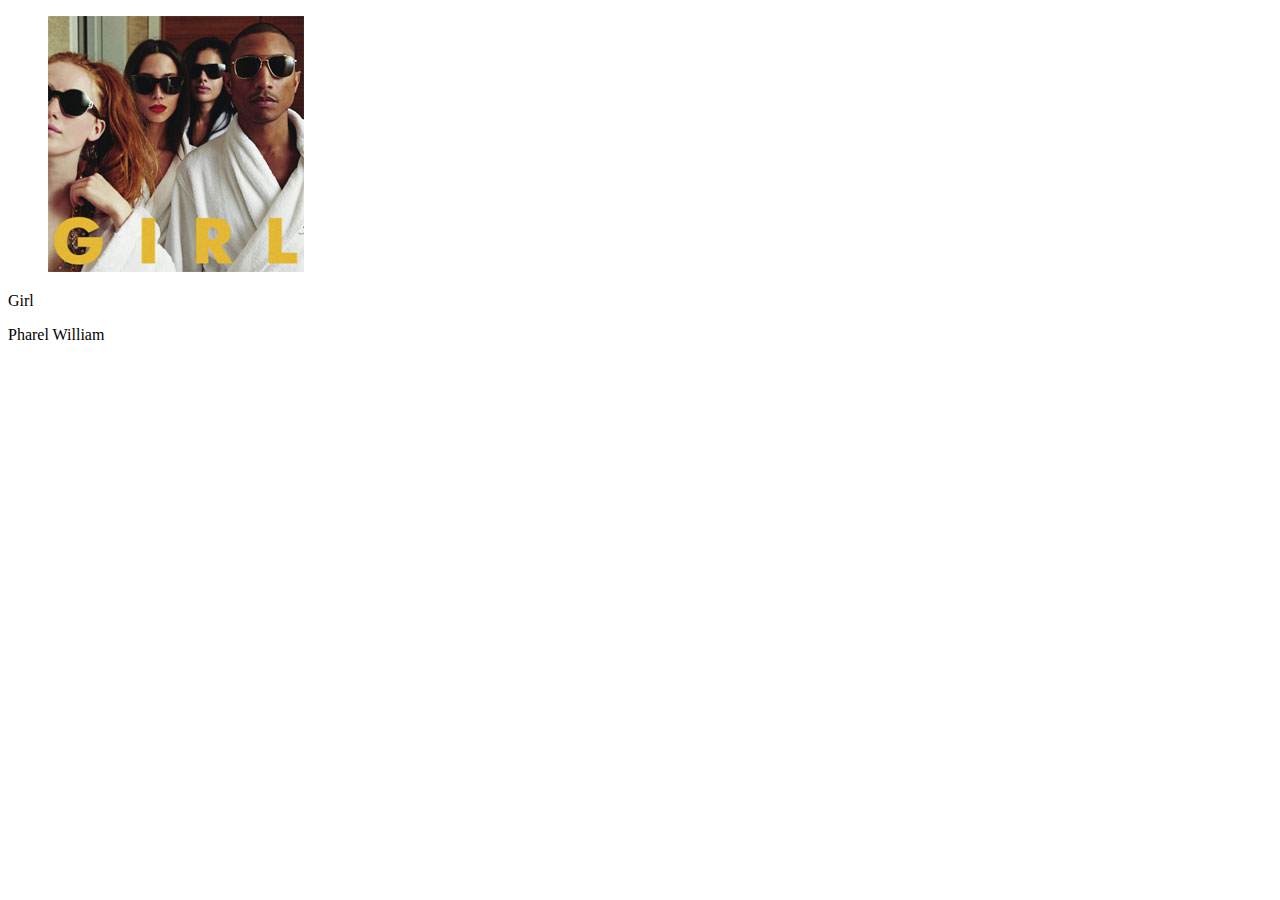
==== sfotipy/index.html @ ce75e4bd "creando sfotipy" ====
<!DOCTYPE html>
<html lang="es">
	<head>
		<meta charset="UTF-8">
		<title>Document</title>
		<link rel="stylesheet" href="css/estilos.css">
	</head>
	<body>
		<header class="header"></header>
		<section class="container">
			<article class="song">
				<figure class="image">
					<img src="img/songs/test.jpg" alt="">
				</figure>
				<p class="name">Girl</p>
				<p class="author">Pharel William</p>
			</article>
		</section>
	</body>
</html>
---- sfotipy/css/estilos.css ----
h1 {
  color: #008000;
}
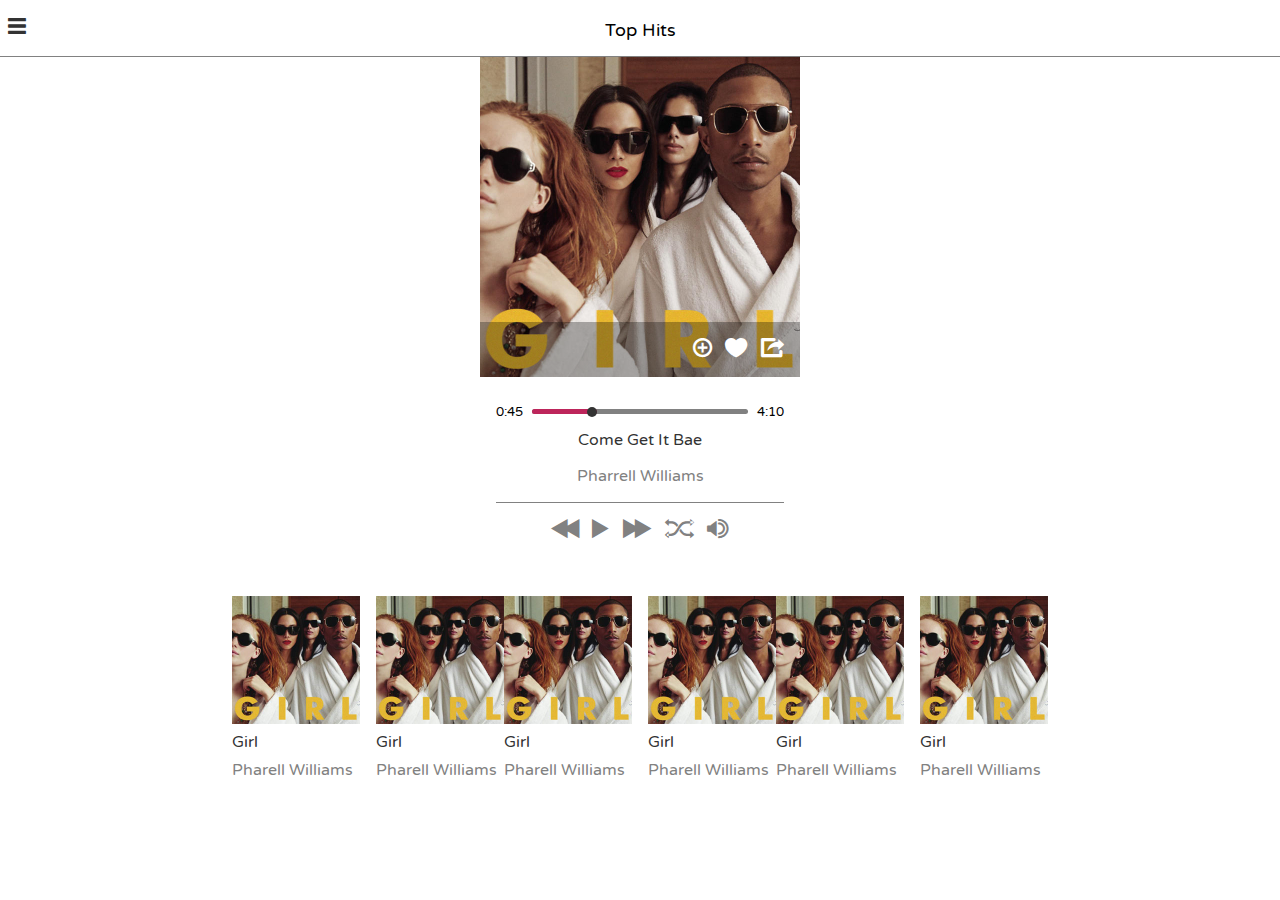
==== commit b0de6f52: "subiendo la clase de iconmoon" ====
--- a/sfotipy/index.html
+++ b/sfotipy/index.html
@@ -2,18 +2,116 @@
 <html lang="es">
 	<head>
 		<meta charset="UTF-8">
+		<meta name="viewport" content="widht=device-width, initial-scale=1, maximum-scale=1" />
 		<title>Document</title>
-		<link rel="stylesheet" href="css/estilos.css">
+		<link rel="stylesheet" href="css/estilos.css" type="text/css">
+		<link rel="stylesheet" href="http://fonts.googleapis.com/css?family=Varela+Round" type="text/css">
 	</head>
 	<body>
-		<header class="header"></header>
+		<header class="header relative border-bottom">
+			<a href="#" class="button-menu icon-menu"></a>
+
+			<nav class="menu">
+				<ul class="list">
+					<li class="item"><a href="#">Top Hits</a></li>
+					<li class="item"><a href="#">Playlist</a></li>
+					<li class="item"><a href="#">Title</a></li>
+					<li class="item"><a href="#">Title</a></li>
+					<li class="item"><a href="#">Title</a></li>
+					<li class="item"><a href="#">Title</a></li>
+				</ul>
+			</nav>
+
+			<div class="title">
+				<span>Top Hits</span>
+			</div>
+		</header>
+
+		<section class="playing small center-block">
+			<figure class="image relative">
+				<img src="img/songs/test-playing.jpg" width="320" height="320" alt="Come Get It Bae Pharrell Williams">
+				<div class="actions padding right-text">
+					<a href="#" class="action icon-add"></a>
+					<a href="#" class="action icon-love"></a>
+					<a href="#" class="action icon-share"></a>
+				</div>
+			</figure>
+			<div class="padding">
+				<div class="progress">
+					<span class="min">0:45</span>
+					<div class="total">
+						<div class="state">
+							<div class="circle"></div>
+						</div>
+					</div>
+					<span class="max">4:10</span>
+				</div>
+				<div class="description center-text border-bottom">
+					<p class="name">
+						Come Get It Bae
+					</p>
+					<p class="author">
+						Pharrell Williams
+					</p>
+				</div>
+				<div class="play center-text padding-tb">
+					<a href="#" class="action gray icon-prev"></a>
+					<a href="#" class="action gray icon-play"></a>
+					<a href="#" class="action gray icon-next"></a>
+					<a href="#" class="action gray icon-random"></a>
+					<a href="#" class="action gray icon-vol"></a>
+				</div>	
+			</div>
+			
+		</section>
+
 		<section class="container">
 			<article class="song">
 				<figure class="image">
-					<img src="img/songs/test.jpg" alt="">
+					<img src="img/songs/test.jpg" width="128" height="128" alt="Girl Pharrell Williams">
 				</figure>
 				<p class="name">Girl</p>
-				<p class="author">Pharel William</p>
+				<p class="author">Pharell Williams</p>
+			</article>
+
+			<article class="song">
+				<figure class="image">
+					<img src="img/songs/test.jpg" width="128" height="128" alt="Girl Pharrell Williams">
+				</figure>
+				<p class="name">Girl</p>
+				<p class="author">Pharell Williams</p>
+			</article>
+
+			<article class="song">
+				<figure class="image">
+					<img src="img/songs/test.jpg" width="128" height="128" alt="Girl Pharrell Williams">
+				</figure>
+				<p class="name">Girl</p>
+				<p class="author">Pharell Williams</p>
+			</article>
+
+			<article class="song">
+				<figure class="image">
+					<img src="img/songs/test.jpg" width="128" height="128" alt="Girl Pharrell Williams">
+				</figure>
+				<p class="name">Girl</p>
+				<p class="author">Pharell Williams</p>
+			</article>
+
+			<article class="song">
+				<figure class="image">
+					<img src="img/songs/test.jpg" width="128" height="128" alt="Girl Pharrell Williams">
+				</figure>
+				<p class="name">Girl</p>
+				<p class="author">Pharell Williams</p>
+			</article>
+
+			<article class="song">
+				<figure class="image">
+					<img src="img/songs/test.jpg" width="128" height="128" alt="Girl Pharrell Williams">
+				</figure>
+				<p class="name">Girl</p>
+				<p class="author">Pharell Williams</p>
 			</article>
 		</section>
 	</body>
--- a/sfotipy/css/estilos.css
+++ b/sfotipy/css/estilos.css
@@ -1,3 +1,392 @@
+/* normalize.css v3.0.3 | MIT License | github.com/necolas/normalize.css */
+html {
+  font-family: sans-serif;
+  -ms-text-size-adjust: 100%;
+  -webkit-text-size-adjust: 100%;
+}
+body {
+  margin: 0;
+}
+article,
+aside,
+details,
+figcaption,
+figure,
+footer,
+header,
+hgroup,
+main,
+menu,
+nav,
+section,
+summary {
+  display: block;
+}
+audio,
+canvas,
+progress,
+video {
+  display: inline-block;
+  vertical-align: baseline;
+}
+audio:not([controls]) {
+  display: none;
+  height: 0;
+}
+[hidden],
+template {
+  display: none;
+}
+a {
+  background-color: transparent;
+}
+a:active,
+a:hover {
+  outline: 0;
+}
+abbr[title] {
+  border-bottom: 1px dotted;
+}
+b,
+strong {
+  font-weight: bold;
+}
+dfn {
+  font-style: italic;
+}
 h1 {
-  color: #008000;
-}
+  font-size: 2em;
+  margin: 0.67em 0;
+}
+mark {
+  background: #ff0;
+  color: #000;
+}
+small {
+  font-size: 80%;
+}
+sub,
+sup {
+  font-size: 75%;
+  line-height: 0;
+  position: relative;
+  vertical-align: baseline;
+}
+sup {
+  top: -0.5em;
+}
+sub {
+  bottom: -0.25em;
+}
+img {
+  border: 0;
+}
+svg:not(:root) {
+  overflow: hidden;
+}
+figure {
+  margin: 1em 40px;
+}
+hr {
+  box-sizing: content-box;
+  height: 0;
+}
+pre {
+  overflow: auto;
+}
+code,
+kbd,
+pre,
+samp {
+  font-family: monospace, monospace;
+  font-size: 1em;
+}
+button,
+input,
+optgroup,
+select,
+textarea {
+  color: inherit;
+  font: inherit;
+  margin: 0;
+}
+button {
+  overflow: visible;
+}
+button,
+select {
+  text-transform: none;
+}
+button,
+html input[type="button"],
+input[type="reset"],
+input[type="submit"] {
+  -webkit-appearance: button;
+  cursor: pointer;
+}
+button[disabled],
+html input[disabled] {
+  cursor: default;
+}
+button::-moz-focus-inner,
+input::-moz-focus-inner {
+  border: 0;
+  padding: 0;
+}
+input {
+  line-height: normal;
+}
+input[type="checkbox"],
+input[type="radio"] {
+  box-sizing: border-box;
+  padding: 0;
+}
+input[type="number"]::-webkit-inner-spin-button,
+input[type="number"]::-webkit-outer-spin-button {
+  height: auto;
+}
+input[type="search"] {
+  -webkit-appearance: textfield;
+  box-sizing: content-box;
+}
+input[type="search"]::-webkit-search-cancel-button,
+input[type="search"]::-webkit-search-decoration {
+  -webkit-appearance: none;
+}
+fieldset {
+  border: 1px solid #c0c0c0;
+  margin: 0 2px;
+  padding: 0.35em 0.625em 0.75em;
+}
+legend {
+  border: 0;
+  padding: 0;
+}
+textarea {
+  overflow: auto;
+}
+optgroup {
+  font-weight: bold;
+}
+table {
+  border-collapse: collapse;
+  border-spacing: 0;
+}
+td,
+th {
+  padding: 0;
+}
+@font-face {
+  font-family: 'sfotipy';
+  src: url("../fonts/sfotipy.eot?kt9bol");
+  src: url("../fonts/sfotipy.eot?#iefixkt9bol") format('embedded-opentype'), url("../fonts/sfotipy.woff?kt9bol") format('woff'), url("../fonts/sfotipy.ttf?kt9bol") format('truetype'), url("../fonts/sfotipy.svg?kt9bol#sfotipy") format('svg');
+  font-weight: normal;
+  font-style: normal;
+}
+[class^="icon-"],
+[class*=" icon-"] {
+  font-family: 'sfotipy';
+  speak: none;
+  font-style: normal;
+  font-weight: normal;
+  font-variant: normal;
+  text-transform: none;
+  line-height: 1;
+/* Better Font Rendering =========== */
+  -webkit-font-smoothing: antialiased;
+  -moz-osx-font-smoothing: grayscale;
+}
+.icon-mail:before {
+  content: "\e60f";
+}
+.icon-sfotipy:before {
+  content: "\e60d";
+}
+.icon-menu:before {
+  content: "\e60e";
+}
+.icon-stop:before {
+  content: "\e60c";
+}
+.icon-search:before {
+  content: "\e600";
+}
+.icon-lock:before {
+  content: "\e601";
+}
+.icon-user:before {
+  content: "\e602";
+}
+.icon-share:before {
+  content: "\e603";
+}
+.icon-random:before {
+  content: "\e604";
+}
+.icon-love:before {
+  content: "\e605";
+}
+.icon-add:before {
+  content: "\e606";
+}
+.icon-mute:before {
+  content: "\e607";
+}
+.icon-vol:before {
+  content: "\e608";
+}
+.icon-play:before {
+  content: "\e609";
+}
+.icon-next:before {
+  content: "\e60a";
+}
+.icon-prev:before {
+  content: "\e60b";
+}
+.icon-facebook:before {
+  content: "\e610";
+}
+.icon-twitter:before {
+  content: "\e611";
+}
+body {
+  font-family: 'Varela Round', sans-serif;
+  font-size: 16px;
+}
+figure {
+  margin: 0;
+}
+a {
+  text-decoration: none;
+  color: #333;
+}
+img {
+  vertical-align: top;
+}
+.button-menu {
+  left: 0.5em;
+  margin-top: -10px;
+  position: absolute;
+  top: 50%;
+}
+.container {
+  font-size: 0;
+  padding: 1.4rem;
+  text-align: center;
+}
+.action {
+  color: #fff;
+  font-size: 1.2em;
+  margin-right: 0.5em;
+}
+.action:last-child {
+  margin-right: 0em;
+}
+.action.gray {
+  color: #818181;
+}
+.actions {
+  background: rgba(0,0,0,0.3);
+  bottom: 0;
+  left: 0;
+  position: absolute;
+  right: 0;
+}
+.border-bottom {
+  border-bottom: 1px solid #818181;
+}
+.name {
+  color: #333;
+}
+.menu {
+  display: none;
+}
+.relative {
+  position: relative;
+}
+.author {
+  color: #818181;
+}
+.center-block {
+  margin-right: auto;
+  margin-left: auto;
+}
+.center-text {
+  text-align: center;
+}
+.right-text {
+  text-align: right;
+}
+.padding {
+  padding: 1em;
+}
+.padding-tb {
+  padding: 1em 0;
+}
+.progress {
+  margin: 1em 0;
+  position: relative;
+}
+.progress .min,
+.progress .max {
+  font-size: 0.8em;
+  position: absolute;
+  top: -5px;
+}
+.progress .min {
+  left: 0;
+}
+.progress .max {
+  right: 0;
+}
+.progress .total {
+  background: #818181;
+  border-radius: 5px;
+  height: 5px;
+  margin-left: auto;
+  margin-right: auto;
+  width: 75%;
+}
+.progress .total .state {
+  background: #bd255b;
+  border-radius: 5px;
+  height: 5px;
+  position: relative;
+  width: 30%;
+}
+.progress .total .state .circle {
+  background: #333;
+  border-radius: 50%;
+  height: 10px;
+  position: absolute;
+  right: 0;
+  top: -2px;
+  width: 10px;
+}
+.header {
+  height: 3.5em;
+}
+.header .title {
+  font-size: 1.1em;
+  line-height: 3.5em;
+  margin: 0;
+  text-align: center;
+}
+.song {
+  display: inline-block;
+  font-size: 1rem;
+  margin-bottom: 1em;
+  margin-right: 1em;
+  text-align: left;
+  width: 8rem;
+}
+.song:nth-child(even) {
+  margin-right: 0;
+}
+.song p {
+  margin: 0.5em 0;
+}
+.playing.small {
+  width: 20em;
+}
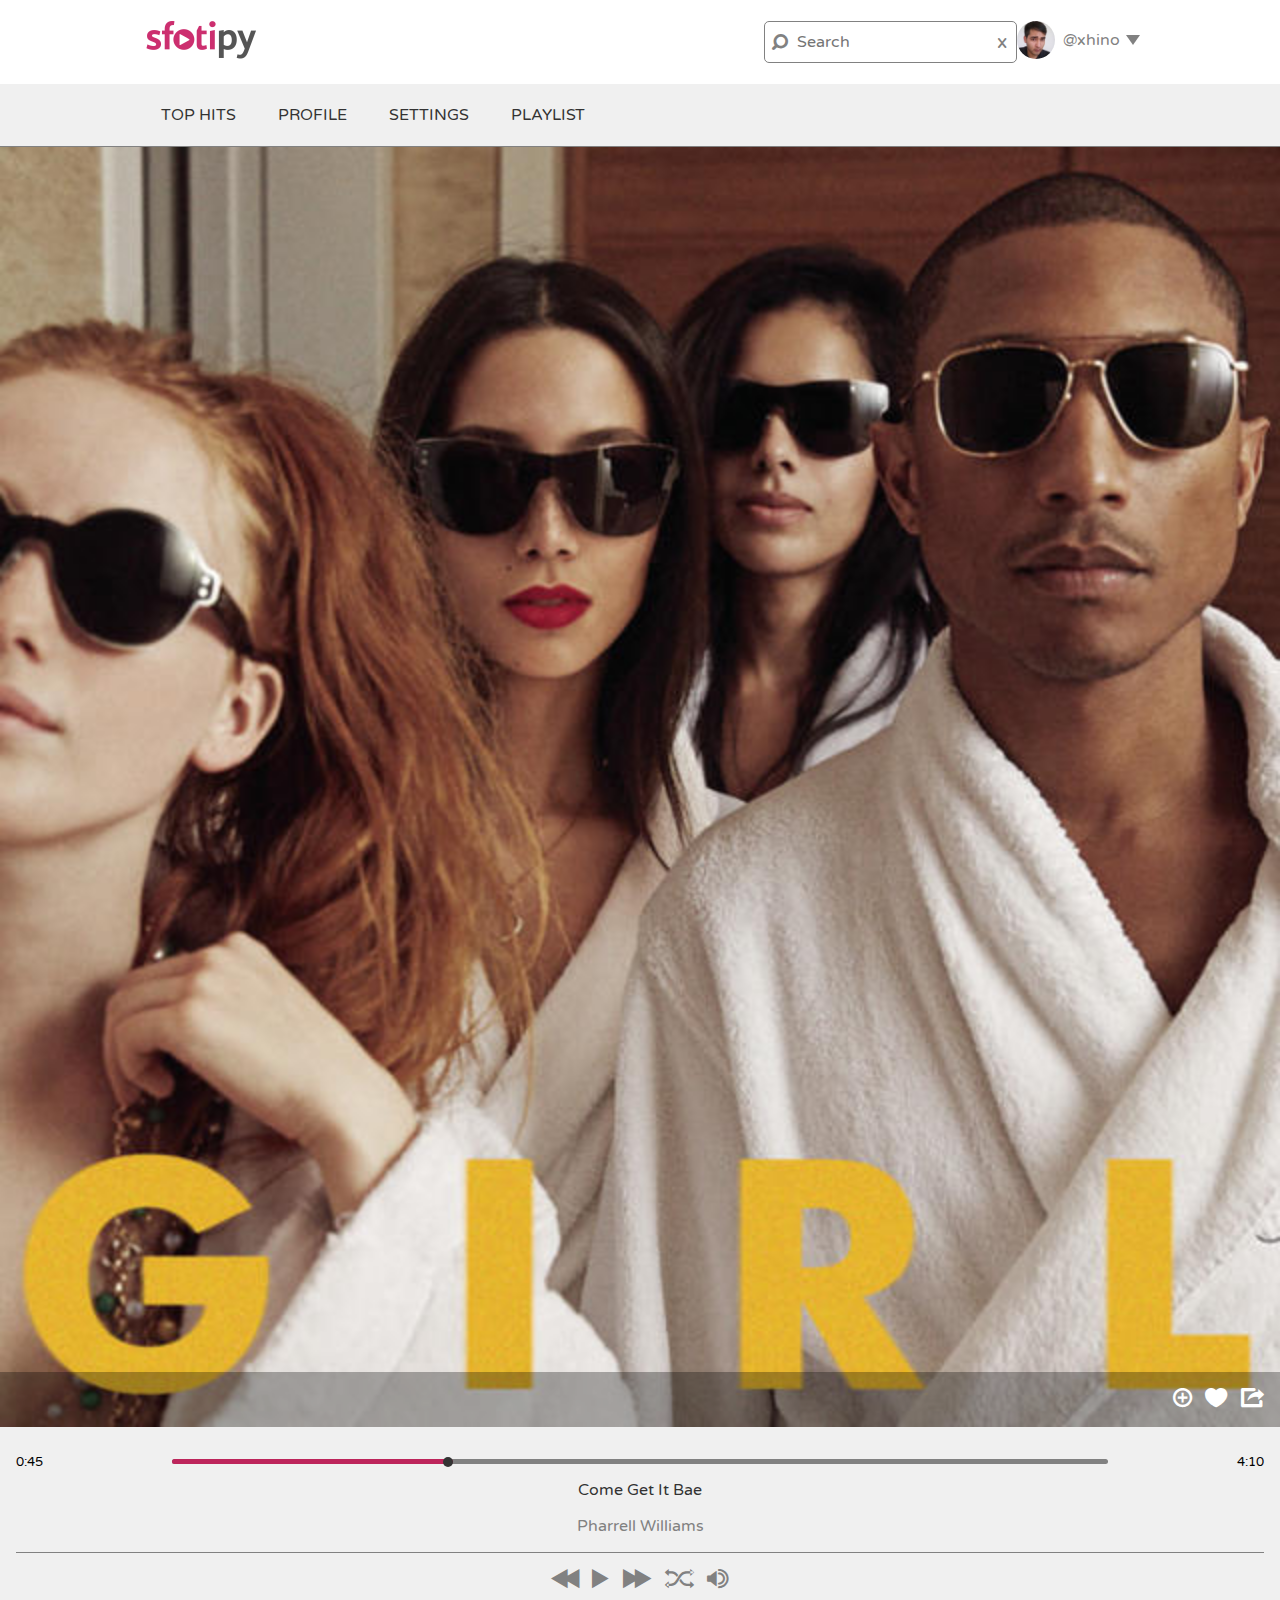
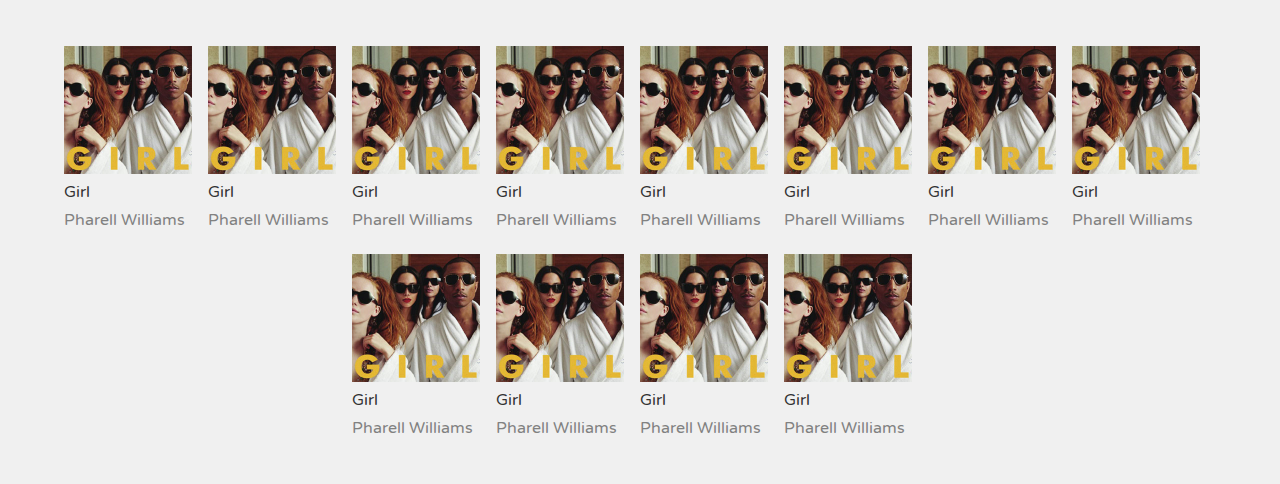
==== commit 91296940: "subiendo cambios de la clase responsive" ====
--- a/sfotipy/index.html
+++ b/sfotipy/index.html
@@ -9,16 +9,36 @@
 	</head>
 	<body>
 		<header class="header relative border-bottom">
+			<div class="logo">
+				<div class="wrap center-block">
+					<figure class="image isotipo left">
+						<img src="img/logo.png" alt="Sfotipy">
+					</figure>
+
+					<div class="user right">
+						<figure class="avatar round left">
+							<img src="img/avatares/gio.jpg" width="38" height="38" alt="@xhino">
+						</figure>
+						<span class="left username">@xhino</span>
+					</div>
+
+					<div class="search right">
+						<form action="#" class="relative">
+							<span class="icon-search search-icon"></span>
+							<input type="text" placeholder="Search" class="input" />
+							<span class="close-icon">x</span>
+						</form>
+					</div>
+				</div>
+			</div>
 			<a href="#" class="button-menu icon-menu"></a>
 
 			<nav class="menu">
-				<ul class="list">
+				<ul class="list center-block wrap">
 					<li class="item"><a href="#">Top Hits</a></li>
+					<li class="item"><a href="#">Profile</a></li>
+					<li class="item"><a href="#">Settings</a></li>
 					<li class="item"><a href="#">Playlist</a></li>
-					<li class="item"><a href="#">Title</a></li>
-					<li class="item"><a href="#">Title</a></li>
-					<li class="item"><a href="#">Title</a></li>
-					<li class="item"><a href="#">Title</a></li>
 				</ul>
 			</nav>
 
@@ -27,7 +47,7 @@
 			</div>
 		</header>
 
-		<section class="playing small center-block">
+		<section class="playing small medium center-block">
 			<figure class="image relative">
 				<img src="img/songs/test-playing.jpg" width="320" height="320" alt="Come Get It Bae Pharrell Williams">
 				<div class="actions padding right-text">
@@ -113,6 +133,54 @@
 				<p class="name">Girl</p>
 				<p class="author">Pharell Williams</p>
 			</article>
+
+			<article class="song">
+				<figure class="image">
+					<img src="img/songs/test.jpg" width="128" height="128" alt="Girl Pharrell Williams">
+				</figure>
+				<p class="name">Girl</p>
+				<p class="author">Pharell Williams</p>
+			</article>
+
+			<article class="song">
+				<figure class="image">
+					<img src="img/songs/test.jpg" width="128" height="128" alt="Girl Pharrell Williams">
+				</figure>
+				<p class="name">Girl</p>
+				<p class="author">Pharell Williams</p>
+			</article>
+
+			<article class="song">
+				<figure class="image">
+					<img src="img/songs/test.jpg" width="128" height="128" alt="Girl Pharrell Williams">
+				</figure>
+				<p class="name">Girl</p>
+				<p class="author">Pharell Williams</p>
+			</article>
+
+			<article class="song">
+				<figure class="image">
+					<img src="img/songs/test.jpg" width="128" height="128" alt="Girl Pharrell Williams">
+				</figure>
+				<p class="name">Girl</p>
+				<p class="author">Pharell Williams</p>
+			</article>
+
+			<article class="song">
+				<figure class="image">
+					<img src="img/songs/test.jpg" width="128" height="128" alt="Girl Pharrell Williams">
+				</figure>
+				<p class="name">Girl</p>
+				<p class="author">Pharell Williams</p>
+			</article>
+
+			<article class="song">
+				<figure class="image">
+					<img src="img/songs/test.jpg" width="128" height="128" alt="Girl Pharrell Williams">
+				</figure>
+				<p class="name">Girl</p>
+				<p class="author">Pharell Williams</p>
+			</article>
 		</section>
 	</body>
 </html>--- a/sfotipy/css/estilos.css
+++ b/sfotipy/css/estilos.css
@@ -259,10 +259,13 @@
 }
 a {
   text-decoration: none;
-  color: #333;
 }
 img {
   vertical-align: top;
+}
+ul {
+  margin: 0;
+  padding: 0;
 }
 .button-menu {
   left: 0.5em;
@@ -364,6 +367,19 @@
   top: -2px;
   width: 10px;
 }
+.left {
+  float: left;
+}
+.right {
+  float: right;
+}
+.wrap {
+  width: 1000px;
+}
+.round {
+  border-radius: 50%;
+  overflow: hidden;
+}
 .header {
   height: 3.5em;
 }
@@ -390,3 +406,94 @@
 .playing.small {
   width: 20em;
 }
+.input {
+  border: 1px solid #818181;
+  height: 2.5em;
+  border-radius: 5px;
+  padding: 0 1em 0 2em;
+}
+.search-icon {
+  position: absolute;
+  left: 0.5em;
+  top: 0.8em;
+  color: #818181;
+}
+.close-icon {
+  position: absolute;
+  right: 0.5em;
+  top: 0.5em;
+  color: #818181;
+  font-size: 1.2em;
+}
+@media screen and (min-width: 480px) {
+  .song:nth-child(even) {
+    margin-right: 1em;
+  }
+  .image img {
+    width: 100%;
+    height: auto;
+  }
+  .playing.medium {
+    width: auto;
+  }
+}
+@media screen and (min-width: 1000px) {
+  body {
+    background: #f0f0f0;
+  }
+  .button-menu {
+    display: none;
+  }
+  .menu {
+    display: block;
+    background: #f0f0f0;
+    overflow: hidden;
+  }
+  .menu .item {
+    float: left;
+    list-style: none;
+  }
+  .menu .item a {
+    color: #333;
+    cursor: pointer;
+    display: block;
+    padding: 1em;
+    text-transform: uppercase;
+    border: 5px solid transparent;
+  }
+  .menu .item a:hover {
+    border-top: 5px solid #818181;
+  }
+  .header {
+    height: auto;
+  }
+  .header .title {
+    display: none;
+  }
+  .isotipo {
+    width: 122px;
+  }
+  .logo {
+    overflow: hidden;
+    padding: 1.3em 0;
+    background: #fff;
+  }
+  .avatar {
+    height: 38px;
+    width: 38px;
+  }
+  .username {
+    color: #818181;
+    margin-left: 0.5em;
+    position: relative;
+    top: 9px;
+  }
+  .username:after {
+    border-left: 7px solid transparent;
+    border-right: 7px solid transparent;
+    border-top: 10px solid #818181;
+    content: "";
+    display: inline-block;
+    margin-left: 0.4em;
+  }
+}
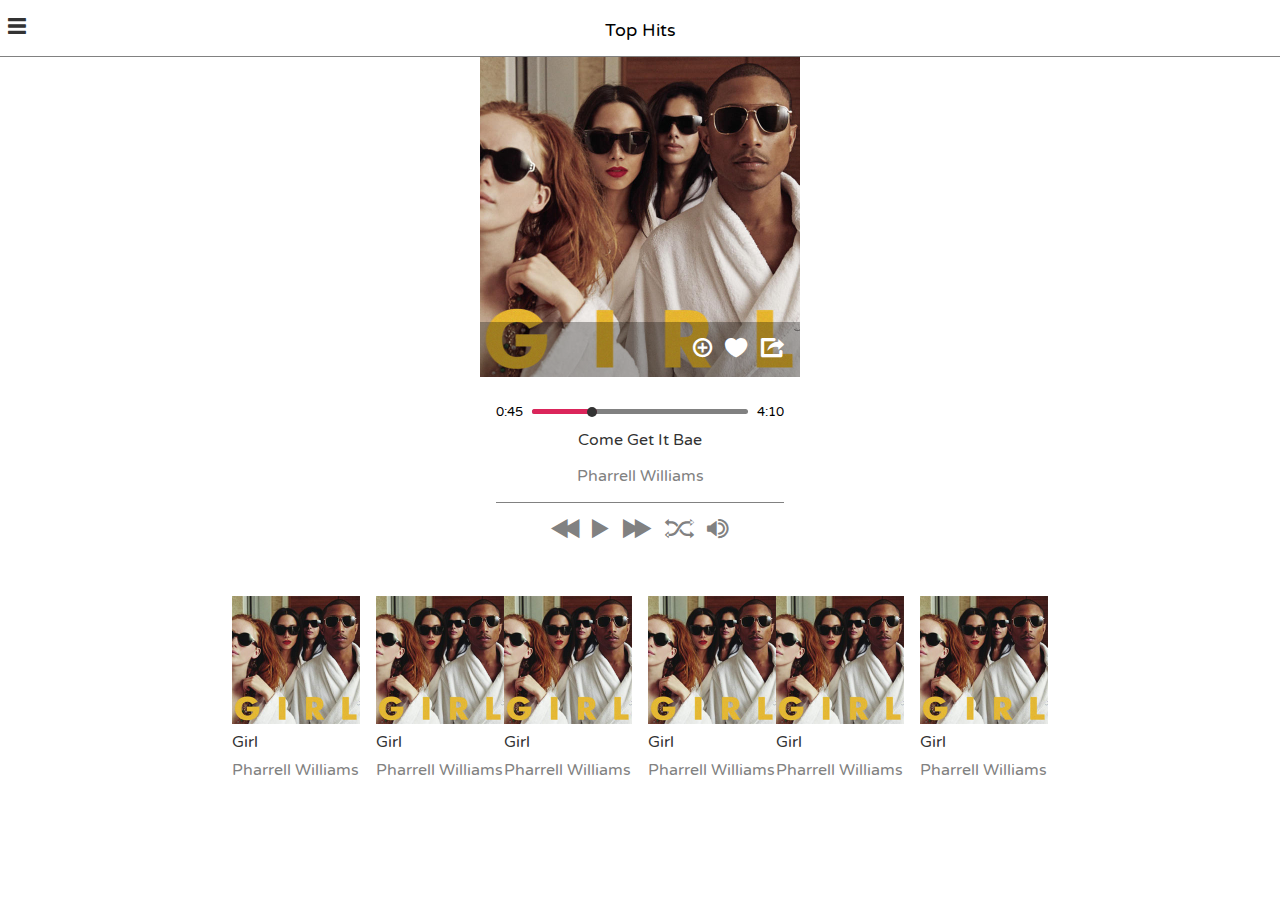
==== commit d38dab57: "subiendo mejoras al codigo" ====
--- a/sfotipy/index.html
+++ b/sfotipy/index.html
@@ -9,59 +9,43 @@
 	</head>
 	<body>
 		<header class="header relative border-bottom">
-			<div class="logo">
-				<div class="wrap center-block">
-					<figure class="image isotipo left">
-						<img src="img/logo.png" alt="Sfotipy">
-					</figure>
-
-					<div class="user right">
-						<figure class="avatar round left">
-							<img src="img/avatares/gio.jpg" width="38" height="38" alt="@xhino">
-						</figure>
-						<span class="left username">@xhino</span>
-					</div>
-
-					<div class="search right">
-						<form action="#" class="relative">
-							<span class="icon-search search-icon"></span>
-							<input type="text" placeholder="Search" class="input" />
-							<span class="close-icon">x</span>
-						</form>
-					</div>
-				</div>
-			</div>
-			<a href="#" class="button-menu icon-menu"></a>
-
+			<a href="" class="button-menu icon-menu"></a>
 			<nav class="menu">
-				<ul class="list center-block wrap">
-					<li class="item"><a href="#">Top Hits</a></li>
-					<li class="item"><a href="#">Profile</a></li>
-					<li class="item"><a href="#">Settings</a></li>
-					<li class="item"><a href="#">Playlist</a></li>
+				<ul class="list">
+					<li class="item">
+						<a href="#">Top Hits</a>
+					</li>
+					<li class="item">
+						<a href="#">Playlist</a>
+					</li>
+					<li class="item">
+						<a href="#">Demas</a>
+					</li>
 				</ul>
 			</nav>
-
 			<div class="title">
 				<span>Top Hits</span>
 			</div>
 		</header>
 
-		<section class="playing small medium center-block">
+		<section class="playing small center-block">
 			<figure class="image relative">
-				<img src="img/songs/test-playing.jpg" width="320" height="320" alt="Come Get It Bae Pharrell Williams">
+				<img src="img/songs/test-playing.jpg" width="320" height="320" alt="Come Get It Bae Pharrell Williams" />
 				<div class="actions padding right-text">
 					<a href="#" class="action icon-add"></a>
 					<a href="#" class="action icon-love"></a>
 					<a href="#" class="action icon-share"></a>
 				</div>
 			</figure>
+
 			<div class="padding">
 				<div class="progress">
 					<span class="min">0:45</span>
 					<div class="total">
 						<div class="state">
-							<div class="circle"></div>
+							<div class="circle">
+								
+							</div>
 						</div>
 					</div>
 					<span class="max">4:10</span>
@@ -75,111 +59,81 @@
 					</p>
 				</div>
 				<div class="play center-text padding-tb">
-					<a href="#" class="action gray icon-prev"></a>
-					<a href="#" class="action gray icon-play"></a>
-					<a href="#" class="action gray icon-next"></a>
-					<a href="#" class="action gray icon-random"></a>
-					<a href="#" class="action gray icon-vol"></a>
-				</div>	
+					<a href="#" class="action icon-prev gray"></a>
+					<a href="#" class="action icon-play gray"></a>
+					<a href="#" class="action icon-next gray"></a>
+					<a href="#" class="action icon-random gray"></a>
+					<a href="#" class="action icon-vol gray"></a>
+				</div>
 			</div>
-			
+
 		</section>
-
 		<section class="container">
 			<article class="song">
 				<figure class="image">
-					<img src="img/songs/test.jpg" width="128" height="128" alt="Girl Pharrell Williams">
+					<img src="img/songs/test.jpg" width="128" height="128" alt="Girl Pharrell Williams" />
 				</figure>
-				<p class="name">Girl</p>
-				<p class="author">Pharell Williams</p>
+				<p class="name">
+					Girl
+				</p>
+				<p class="author">
+					Pharrell Williams
+				</p>
 			</article>
-
 			<article class="song">
 				<figure class="image">
-					<img src="img/songs/test.jpg" width="128" height="128" alt="Girl Pharrell Williams">
+					<img src="img/songs/test.jpg" width="128" height="128" alt="Girl Pharrell Williams" />
 				</figure>
-				<p class="name">Girl</p>
-				<p class="author">Pharell Williams</p>
+				<p class="name">
+					Girl
+				</p>
+				<p class="author">
+					Pharrell Williams
+				</p>
 			</article>
-
 			<article class="song">
 				<figure class="image">
-					<img src="img/songs/test.jpg" width="128" height="128" alt="Girl Pharrell Williams">
+					<img src="img/songs/test.jpg" width="128" height="128" alt="Girl Pharrell Williams" />
 				</figure>
-				<p class="name">Girl</p>
-				<p class="author">Pharell Williams</p>
+				<p class="name">
+					Girl
+				</p>
+				<p class="author">
+					Pharrell Williams
+				</p>
 			</article>
-
 			<article class="song">
 				<figure class="image">
-					<img src="img/songs/test.jpg" width="128" height="128" alt="Girl Pharrell Williams">
+					<img src="img/songs/test.jpg" width="128" height="128" alt="Girl Pharrell Williams" />
 				</figure>
-				<p class="name">Girl</p>
-				<p class="author">Pharell Williams</p>
+				<p class="name">
+					Girl
+				</p>
+				<p class="author">
+					Pharrell Williams
+				</p>
 			</article>
-
 			<article class="song">
 				<figure class="image">
-					<img src="img/songs/test.jpg" width="128" height="128" alt="Girl Pharrell Williams">
+					<img src="img/songs/test.jpg" width="128" height="128" alt="Girl Pharrell Williams" />
 				</figure>
-				<p class="name">Girl</p>
-				<p class="author">Pharell Williams</p>
+				<p class="name">
+					Girl
+				</p>
+				<p class="author">
+					Pharrell Williams
+				</p>
 			</article>
-
 			<article class="song">
 				<figure class="image">
-					<img src="img/songs/test.jpg" width="128" height="128" alt="Girl Pharrell Williams">
+					<img src="img/songs/test.jpg" width="128" height="128" alt="Girl Pharrell Williams" />
 				</figure>
-				<p class="name">Girl</p>
-				<p class="author">Pharell Williams</p>
-			</article>
-
-			<article class="song">
-				<figure class="image">
-					<img src="img/songs/test.jpg" width="128" height="128" alt="Girl Pharrell Williams">
-				</figure>
-				<p class="name">Girl</p>
-				<p class="author">Pharell Williams</p>
-			</article>
-
-			<article class="song">
-				<figure class="image">
-					<img src="img/songs/test.jpg" width="128" height="128" alt="Girl Pharrell Williams">
-				</figure>
-				<p class="name">Girl</p>
-				<p class="author">Pharell Williams</p>
-			</article>
-
-			<article class="song">
-				<figure class="image">
-					<img src="img/songs/test.jpg" width="128" height="128" alt="Girl Pharrell Williams">
-				</figure>
-				<p class="name">Girl</p>
-				<p class="author">Pharell Williams</p>
-			</article>
-
-			<article class="song">
-				<figure class="image">
-					<img src="img/songs/test.jpg" width="128" height="128" alt="Girl Pharrell Williams">
-				</figure>
-				<p class="name">Girl</p>
-				<p class="author">Pharell Williams</p>
-			</article>
-
-			<article class="song">
-				<figure class="image">
-					<img src="img/songs/test.jpg" width="128" height="128" alt="Girl Pharrell Williams">
-				</figure>
-				<p class="name">Girl</p>
-				<p class="author">Pharell Williams</p>
-			</article>
-
-			<article class="song">
-				<figure class="image">
-					<img src="img/songs/test.jpg" width="128" height="128" alt="Girl Pharrell Williams">
-				</figure>
-				<p class="name">Girl</p>
-				<p class="author">Pharell Williams</p>
+				<p class="name">
+					Girl
+				</p>
+				<p class="author">
+					Pharrell Williams
+				</p>
 			</article>
 		</section>
 	</body>
--- a/sfotipy/css/estilos.css
+++ b/sfotipy/css/estilos.css
@@ -257,26 +257,11 @@
 figure {
   margin: 0;
 }
+img {
+  vertical-align: top;
+}
 a {
   text-decoration: none;
-}
-img {
-  vertical-align: top;
-}
-ul {
-  margin: 0;
-  padding: 0;
-}
-.button-menu {
-  left: 0.5em;
-  margin-top: -10px;
-  position: absolute;
-  top: 50%;
-}
-.container {
-  font-size: 0;
-  padding: 1.4rem;
-  text-align: center;
 }
 .action {
   color: #fff;
@@ -284,7 +269,7 @@
   margin-right: 0.5em;
 }
 .action:last-child {
-  margin-right: 0em;
+  margin-right: 0;
 }
 .action.gray {
   color: #818181;
@@ -296,20 +281,18 @@
   position: absolute;
   right: 0;
 }
+.author {
+  color: #818181;
+}
 .border-bottom {
   border-bottom: 1px solid #818181;
 }
-.name {
+.button-menu {
   color: #333;
-}
-.menu {
-  display: none;
-}
-.relative {
-  position: relative;
-}
-.author {
-  color: #818181;
+  left: 0.5em;
+  margin-top: -10px;
+  position: absolute;
+  top: 50%;
 }
 .center-block {
   margin-right: auto;
@@ -318,14 +301,54 @@
 .center-text {
   text-align: center;
 }
+.container {
+  font-size: 0;
+  padding: 1.4rem;
+  text-align: center;
+}
+.menu {
+  display: none;
+}
+.name {
+  color: #333;
+}
+.padding {
+  padding: 1em;
+}
+.padding-tb {
+  padding: 1em 0;
+}
 .right-text {
   text-align: right;
 }
-.padding {
-  padding: 1em;
-}
-.padding-tb {
-  padding: 1em 0;
+.relative {
+  position: relative;
+}
+.song {
+  display: inline-block;
+  font-size: 1rem;
+  margin-bottom: 1em;
+  margin-right: 1em;
+  text-align: left;
+  width: 8rem;
+}
+.song:nth-child(even) {
+  margin-right: 0em;
+}
+.song p {
+  margin: 0.5em 0;
+}
+.header {
+  height: 3.5em;
+}
+.header .title {
+  font-size: 1.1em;
+  line-height: 3.5em;
+  margin: 0;
+  text-align: center;
+}
+.playing.small {
+  width: 20rem;
 }
 .progress {
   margin: 1em 0;
@@ -347,18 +370,18 @@
   background: #818181;
   border-radius: 5px;
   height: 5px;
+  width: 75%;
+  margin-right: auto;
   margin-left: auto;
-  margin-right: auto;
-  width: 75%;
-}
-.progress .total .state {
-  background: #bd255b;
+}
+.progress .state {
+  background: #db255b;
   border-radius: 5px;
   height: 5px;
+  width: 30%;
   position: relative;
-  width: 30%;
-}
-.progress .total .state .circle {
+}
+.progress .circle {
   background: #333;
   border-radius: 50%;
   height: 10px;
@@ -367,133 +390,3 @@
   top: -2px;
   width: 10px;
 }
-.left {
-  float: left;
-}
-.right {
-  float: right;
-}
-.wrap {
-  width: 1000px;
-}
-.round {
-  border-radius: 50%;
-  overflow: hidden;
-}
-.header {
-  height: 3.5em;
-}
-.header .title {
-  font-size: 1.1em;
-  line-height: 3.5em;
-  margin: 0;
-  text-align: center;
-}
-.song {
-  display: inline-block;
-  font-size: 1rem;
-  margin-bottom: 1em;
-  margin-right: 1em;
-  text-align: left;
-  width: 8rem;
-}
-.song:nth-child(even) {
-  margin-right: 0;
-}
-.song p {
-  margin: 0.5em 0;
-}
-.playing.small {
-  width: 20em;
-}
-.input {
-  border: 1px solid #818181;
-  height: 2.5em;
-  border-radius: 5px;
-  padding: 0 1em 0 2em;
-}
-.search-icon {
-  position: absolute;
-  left: 0.5em;
-  top: 0.8em;
-  color: #818181;
-}
-.close-icon {
-  position: absolute;
-  right: 0.5em;
-  top: 0.5em;
-  color: #818181;
-  font-size: 1.2em;
-}
-@media screen and (min-width: 480px) {
-  .song:nth-child(even) {
-    margin-right: 1em;
-  }
-  .image img {
-    width: 100%;
-    height: auto;
-  }
-  .playing.medium {
-    width: auto;
-  }
-}
-@media screen and (min-width: 1000px) {
-  body {
-    background: #f0f0f0;
-  }
-  .button-menu {
-    display: none;
-  }
-  .menu {
-    display: block;
-    background: #f0f0f0;
-    overflow: hidden;
-  }
-  .menu .item {
-    float: left;
-    list-style: none;
-  }
-  .menu .item a {
-    color: #333;
-    cursor: pointer;
-    display: block;
-    padding: 1em;
-    text-transform: uppercase;
-    border: 5px solid transparent;
-  }
-  .menu .item a:hover {
-    border-top: 5px solid #818181;
-  }
-  .header {
-    height: auto;
-  }
-  .header .title {
-    display: none;
-  }
-  .isotipo {
-    width: 122px;
-  }
-  .logo {
-    overflow: hidden;
-    padding: 1.3em 0;
-    background: #fff;
-  }
-  .avatar {
-    height: 38px;
-    width: 38px;
-  }
-  .username {
-    color: #818181;
-    margin-left: 0.5em;
-    position: relative;
-    top: 9px;
-  }
-  .username:after {
-    border-left: 7px solid transparent;
-    border-right: 7px solid transparent;
-    border-top: 10px solid #818181;
-    content: "";
-    display: inline-block;
-    margin-left: 0.4em;
-  }
-}
